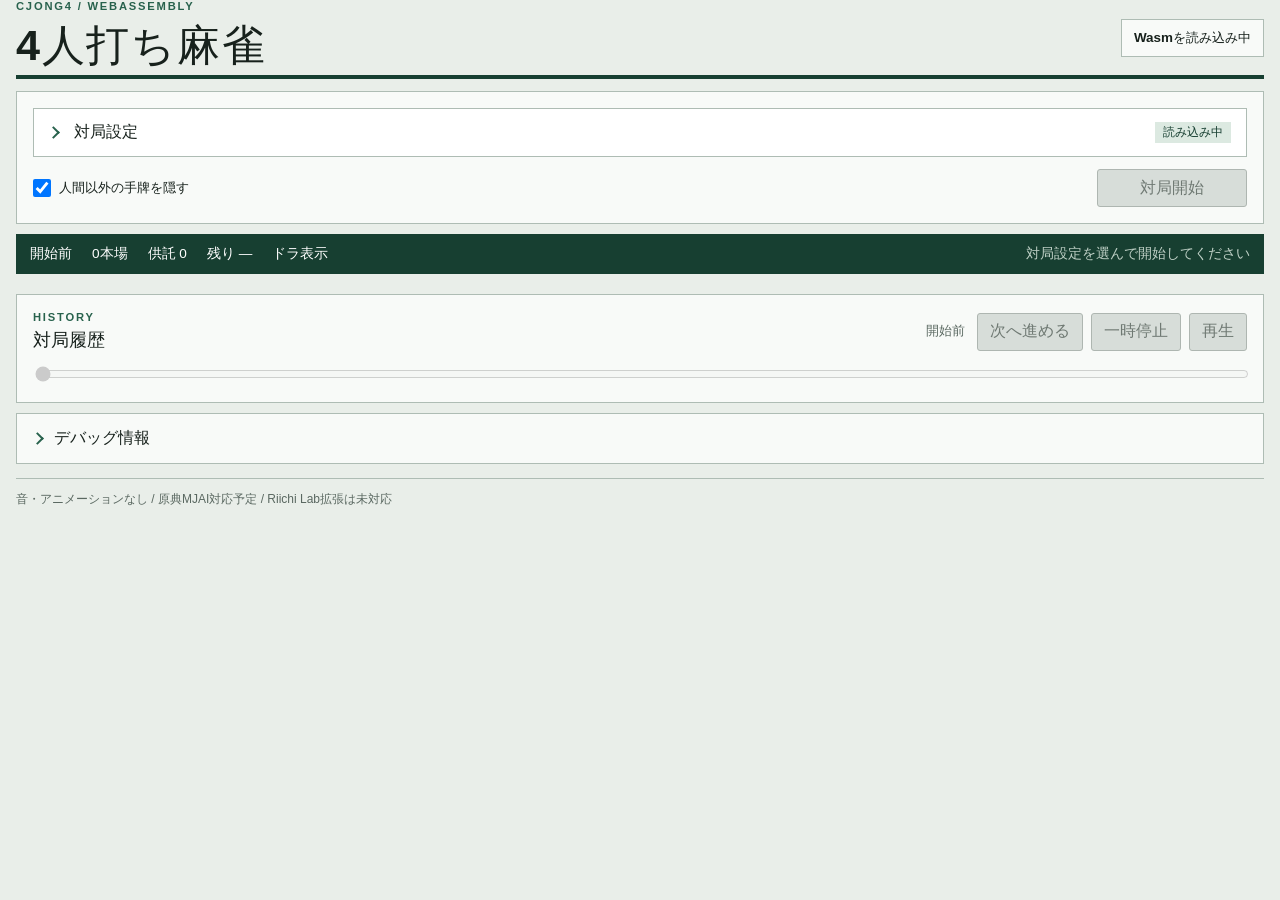
==== web/index.html @ 8eff2744 "feat: implement playable browser matches" ====
<!doctype html>
<html lang="ja">
  <head>
    <meta charset="utf-8">
    <meta name="viewport" content="width=device-width, initial-scale=1">
    <meta name="color-scheme" content="light">
    <title>cjong4-web</title>
    <meta name="description" content="ブラウザで動作する4人打ち麻雀と視覚的デバッグ環境">
    <link rel="stylesheet" href="./styles.css?v=12">
  </head>
  <body>
    <header class="app-header">
      <div>
        <p class="eyebrow">cjong4 / WebAssembly</p>
        <h1>4人打ち麻雀</h1>
      </div>
      <div id="engine-status" class="status" data-state="loading" role="status">
        Wasmを読み込み中
      </div>
    </header>

    <main>
      <section class="control-panel" aria-labelledby="game-settings-title">
        <details class="rules-accordion">
          <summary>
            <span id="game-settings-title" class="rules-title">対局設定</span>
            <span id="rule-summary" class="rules-summary">読み込み中</span>
          </summary>
          <div class="rules-body">
            <label class="wall-setting" for="wall-mode">
              <span>
                <strong>山の設定</strong>
                <small>プリセットの構成は今後追加します。</small>
              </span>
              <select id="wall-mode">
                <option value="random" selected>ランダム</option>
                <option value="preset">プリセット（デバッグ用）</option>
              </select>
            </label>
            <div class="rules-toolbar">
              <p>各項目を個別に変更できます。</p>
              <button id="reset-rules" class="secondary-button" type="button" disabled>
                デフォルトに戻す
              </button>
            </div>
            <div id="rule-sections" class="rule-sections" aria-label="対局設定項目"></div>
          </div>
        </details>

        <div class="game-start-row">
          <label class="hand-visibility-setting" for="hide-opponent-hands">
            <input id="hide-opponent-hands" type="checkbox" checked>
            <span>人間以外の手牌を隠す</span>
          </label>
          <button id="start-game" type="button" disabled>対局開始</button>
        </div>
      </section>

      <section class="round-bar" aria-label="局情報">
        <strong id="round-name">開始前</strong>
        <span id="round-honba">0本場</span>
        <span id="round-riichi">供託 0</span>
        <span id="round-remaining">残り —</span>
        <span class="round-dora">ドラ表示 <span id="dora-indicators" class="tiles"></span></span>
        <span id="round-note" class="round-note">対局設定を選んで開始してください</span>
      </section>

      <section id="action-panel" class="action-panel" aria-live="polite" hidden>
        <strong id="action-title">行動を選択</strong>
        <div id="action-buttons" class="action-buttons"></div>
      </section>

      <section id="players" class="players" aria-label="プレイヤー一覧"></section>

      <section class="timeline" aria-labelledby="timeline-title">
        <div class="section-heading compact">
          <div>
            <p class="eyebrow">History</p>
            <h2 id="timeline-title">対局履歴</h2>
          </div>
          <div class="history-actions" aria-label="対局履歴の操作">
            <output id="history-output" for="history-position">開始前</output>
            <button id="step-game" type="button" disabled>次へ進める</button>
            <button id="pause-game" type="button" disabled>一時停止</button>
            <button id="play-game" type="button" disabled>再生</button>
          </div>
        </div>
        <input id="history-position" type="range" min="0" max="0" value="0" disabled>
      </section>

      <details class="debug-panel">
        <summary>デバッグ情報</summary>
        <div class="debug-grid">
          <div><span>API version</span><strong id="api-version">—</strong></div>
          <div><span>Schema version</span><strong id="schema-version">—</strong></div>
          <div><span>Engine</span><strong id="engine-ready">—</strong></div>
        </div>
        <pre id="raw-bootstrap" aria-label="Wasm bootstrap JSON">Wasmを読み込み中</pre>
      </details>
    </main>

    <footer>
      音・アニメーションなし / 原典MJAI対応予定 / Riichi Lab拡張は未対応
    </footer>
    <script type="module" src="./app.js?v=12"></script>
  </body>
</html>
---- web/styles.css ----
:root {
  color: #17211c;
  background: #e9eee9;
  font-family: -apple-system, BlinkMacSystemFont, "Segoe UI", sans-serif;
  font-synthesis: none;
  --green-900: #173f31;
  --green-700: #28624d;
  --green-100: #dce9e1;
  --ink-soft: #5a6861;
  --line: #aebcb4;
  --paper: #f8faf8;
  --red: #a53a32;
}

* {
  box-sizing: border-box;
}

body {
  margin: 0;
  min-width: 320px;
}

button,
select,
input {
  font: inherit;
}

button,
select,
input[type="number"] {
  min-height: 38px;
  border: 1px solid var(--line);
  border-radius: 3px;
  background: #fff;
  color: inherit;
}

button {
  padding: 0 16px;
  border-color: var(--green-700);
  background: var(--green-700);
  color: #fff;
  font-weight: 700;
}

button:disabled {
  border-color: #aeb6b1;
  background: #d7ddd9;
  color: #6f7973;
}

.secondary-button {
  border-color: var(--green-700);
  background: #fff;
  color: var(--green-900);
}

.app-header,
main,
footer {
  width: min(1440px, calc(100% - 32px));
  margin-inline: auto;
}

.app-header {
  display: flex;
  align-items: center;
  justify-content: space-between;
  min-height: 104px;
  border-bottom: 4px solid var(--green-900);
}

h1,
h2,
p {
  margin: 0;
}

h1 {
  font-size: clamp(1.8rem, 4vw, 2.7rem);
  letter-spacing: 0.04em;
}

h2 {
  font-size: 1.15rem;
}

.eyebrow {
  margin-bottom: 4px;
  color: var(--green-700);
  font-size: 0.7rem;
  font-weight: 800;
  letter-spacing: 0.16em;
  text-transform: uppercase;
}

.status {
  padding: 9px 12px;
  border: 1px solid var(--line);
  background: var(--paper);
  font-size: 0.84rem;
  font-weight: 700;
}

.status[data-state="ready"] {
  border-color: var(--green-700);
  background: var(--green-100);
  color: var(--green-900);
}

.status[data-state="error"] {
  border-color: var(--red);
  color: var(--red);
}

main {
  padding-block: 20px 36px;
}

.control-panel,
.timeline,
.debug-panel {
  border: 1px solid var(--line);
  background: var(--paper);
}

.control-panel,
.timeline {
  padding: 16px;
}

.section-heading,
.player-header,
.player-identity,
.history-actions,
.round-bar,
.player-state,
.tile-row {
  display: flex;
  align-items: center;
}

.section-heading,
.player-header {
  justify-content: space-between;
  gap: 16px;
}

.game-start-row {
  display: flex;
  align-items: center;
  gap: 16px;
  justify-content: flex-end;
  margin-top: 12px;
}

.hand-visibility-setting {
  display: inline-flex;
  align-items: center;
  gap: 8px;
  margin-right: auto;
  font-size: 0.84rem;
  font-weight: 700;
}

.hand-visibility-setting input {
  width: 18px;
  height: 18px;
  margin: 0;
}

.game-start-row button {
  min-width: 150px;
}

.rules-accordion {
  margin-top: 0;
  border: 1px solid var(--line);
  background: #fff;
}

.rules-accordion > summary {
  display: flex;
  align-items: center;
  justify-content: space-between;
  gap: 16px;
  padding: 13px 15px;
  cursor: pointer;
  list-style: none;
}

.rules-accordion > summary::-webkit-details-marker,
.debug-panel > summary::-webkit-details-marker {
  display: none;
}

.rules-accordion > summary::before,
.debug-panel > summary::before {
  content: "";
  flex: 0 0 auto;
  width: 7px;
  height: 7px;
  border-right: 2px solid var(--green-700);
  border-bottom: 2px solid var(--green-700);
  transform: rotate(-45deg);
}

.rules-accordion[open] > summary::before,
.debug-panel[open] > summary::before {
  transform: rotate(45deg);
}

.rules-title {
  font-weight: 800;
}

.rules-summary {
  margin-left: auto;
  padding: 3px 8px;
  background: var(--green-100);
  color: var(--green-900);
  font-size: 0.72rem;
  font-weight: 700;
}

.rules-body {
  padding: 14px;
  border-top: 1px solid var(--line);
}

.wall-setting {
  display: flex;
  align-items: center;
  justify-content: space-between;
  gap: 16px;
  margin-bottom: 12px;
  padding: 12px;
  border: 1px solid #d3ddd7;
  background: var(--paper);
}

.wall-setting span {
  display: grid;
  gap: 3px;
}

.wall-setting strong {
  color: var(--green-900);
  font-size: 0.86rem;
}

.wall-setting small {
  color: var(--ink-soft);
  font-size: 0.72rem;
}

.wall-setting select {
  min-width: 230px;
  padding-inline: 8px;
}

.rules-toolbar {
  display: flex;
  align-items: center;
  justify-content: space-between;
  gap: 16px;
  margin-bottom: 12px;
}

.rules-toolbar p {
  color: var(--ink-soft);
  font-size: 0.8rem;
}

.rule-sections {
  display: grid;
  grid-template-columns: repeat(2, minmax(0, 1fr));
  gap: 10px;
}

.rule-group {
  padding: 12px;
  border: 1px solid #d3ddd7;
  background: var(--paper);
}

.rule-group h3 {
  margin: 0 0 10px;
  color: var(--green-900);
  font-size: 0.86rem;
}

.rule-grid {
  display: grid;
  grid-template-columns: repeat(2, minmax(0, 1fr));
  gap: 9px 12px;
}

.rule-control,
.player-header label {
  display: grid;
  gap: 5px;
  color: var(--ink-soft);
  font-size: 0.75rem;
  font-weight: 700;
}

.rule-control select,
.rule-control input[type="number"] {
  width: 100%;
  padding-inline: 8px;
}

.rule-check {
  display: flex;
  align-items: center;
  min-height: 38px;
  color: inherit;
}

.rule-check input {
  flex: 0 0 auto;
}

.rule-value {
  display: flex;
  align-items: center;
  gap: 6px;
  color: var(--ink-soft);
  font-size: 0.72rem;
}

.rule-value input {
  flex: 1 1 auto;
  min-width: 0;
}

.round-bar {
  flex-wrap: wrap;
  gap: 8px 20px;
  margin-block: 14px;
  padding: 11px 14px;
  background: var(--green-900);
  color: #fff;
  font-size: 0.85rem;
}

.round-note {
  margin-left: auto;
  color: #bfd0c6;
}

.round-dora {
  display: flex;
  align-items: center;
  gap: 6px;
}

.round-dora .tiles {
  flex-wrap: nowrap;
}

.round-dora .tile {
  width: 24px;
  height: 33px;
}

.action-panel {
  display: flex;
  align-items: center;
  gap: 16px;
  margin-bottom: 10px;
  padding: 5px 14px;
  border: 2px solid var(--green-700);
  background: #fff;
}

.action-panel[hidden] {
  display: none;
}

.action-panel strong {
  flex: 0 0 auto;
  color: var(--green-900);
}

.action-buttons {
  display: flex;
  flex-wrap: wrap;
  gap: 7px;
}

.action-buttons button {
  display: inline-flex;
  min-height: 54px;
  align-items: center;
  gap: 8px;
  padding: 4px 9px;
}

.action-choice-label {
  flex: 0 0 auto;
}

.action-choice-tiles {
  display: inline-flex;
  gap: 2px;
  pointer-events: none;
}

.action-choice-tiles .tile {
  width: 31px;
  height: 43px;
}

.players {
  display: grid;
  gap: 10px;
}

.player-panel {
  border: 1px solid var(--line);
  border-left: 5px solid var(--green-700);
  background: var(--paper);
}

.player-panel.current-player {
  border-left-color: var(--red);
  background: #fff;
}

.player-header {
  padding: 12px 14px 9px;
  border-bottom: 1px solid #d3ddd7;
}

.player-identity {
  gap: 11px;
}

.seat-wind {
  display: grid;
  width: 38px;
  height: 38px;
  place-items: center;
  background: var(--green-900);
  color: #fff;
  font-weight: 800;
}

.player-identity p {
  margin-top: 2px;
  color: var(--ink-soft);
  font-size: 0.78rem;
}

.player-controller {
  min-width: 180px;
  padding-inline: 8px;
}

.player-state {
  gap: 6px;
  padding: 7px 14px;
}

.player-state span {
  padding: 3px 7px;
  background: var(--green-100);
  color: var(--green-900);
  font-size: 0.68rem;
  font-weight: 700;
}

.tile-row {
  align-items: flex-start;
  min-height: 58px;
  padding: 5px 14px 9px;
}

.row-label {
  flex: 0 0 54px;
  padding-top: 10px;
  color: var(--ink-soft);
  font-size: 0.72rem;
  font-weight: 700;
}

.tiles {
  display: flex;
  flex-wrap: wrap;
  align-items: flex-start;
  gap: 3px;
}

.melds {
  margin-left: auto;
  padding-left: 10px;
  border-left: 1px solid #d3ddd7;
}

.melds:empty {
  display: none;
}

.meld-break {
  width: 5px;
}

.tile {
  display: inline-flex;
  width: 36px;
  height: 50px;
  padding: 0;
  border: 0;
  border-radius: 0;
  background: transparent;
}

.tile svg {
  width: 100%;
  height: 100%;
  pointer-events: none;
}

.tile.selectable {
  cursor: pointer;
  outline: 2px solid var(--green-700);
  outline-offset: 1px;
}

.tile.inactive {
  opacity: 0.55;
}

.tile.riichi-discard {
  outline: 2px solid var(--red);
  outline-offset: 1px;
}

.tile.selectable:focus-visible {
  outline: 3px solid var(--green-700);
  outline-offset: 2px;
}

.timeline {
  margin-top: 14px;
}

.section-heading.compact output {
  color: var(--ink-soft);
  font-size: 0.8rem;
}

.history-actions {
  justify-content: flex-end;
  gap: 8px;
}

.history-actions output {
  min-width: 54px;
  margin-right: 4px;
  text-align: right;
}

.history-actions button {
  padding-inline: 12px;
}

.timeline input {
  width: 100%;
  margin-top: 14px;
}

.debug-panel {
  margin-top: 14px;
}

.debug-panel summary {
  display: flex;
  align-items: center;
  gap: 12px;
  padding: 14px 16px;
  cursor: pointer;
  list-style: none;
  font-weight: 800;
}

.debug-grid {
  display: grid;
  grid-template-columns: repeat(3, 1fr);
  border-top: 1px solid var(--line);
  border-bottom: 1px solid var(--line);
}

.debug-grid div {
  display: grid;
  gap: 3px;
  padding: 12px 16px;
  border-right: 1px solid var(--line);
}

.debug-grid div:last-child {
  border-right: 0;
}

.debug-grid span {
  color: var(--ink-soft);
  font-size: 0.72rem;
}

pre {
  margin: 0;
  padding: 16px;
  overflow: auto;
  background: #202923;
  color: #dce9e1;
  font: 0.78rem/1.5 ui-monospace, SFMono-Regular, Menlo, monospace;
}

footer {
  padding: 18px 0 28px;
  border-top: 1px solid var(--line);
  color: var(--ink-soft);
  font-size: 0.75rem;
}

@media (min-width: 1100px) {
  .app-header {
    min-height: 76px;
  }

  main {
    padding-block: 12px 14px;
  }

  footer {
    padding-block: 12px 18px;
  }

  .players {
    gap: 6px;
  }

  .player-panel {
    display: grid;
    grid-template-columns: minmax(330px, 0.75fr) minmax(150px, 0.35fr) minmax(620px, 2fr);
    grid-template-rows: repeat(2, 52px);
  }

  .player-header {
    grid-row: 1 / 3;
    padding: 8px 12px;
    border-right: 1px solid #d3ddd7;
    border-bottom: 0;
  }

  .seat-wind {
    width: 34px;
    height: 34px;
  }

  .player-controller {
    min-width: 150px;
  }

  .player-state {
    grid-row: 1 / 3;
    align-items: stretch;
    justify-content: center;
    flex-direction: column;
    padding: 7px 10px;
    border-right: 1px solid #d3ddd7;
  }

  .player-state span {
    padding-block: 2px;
    text-align: center;
  }

  .tile-row {
    min-height: 0;
    padding: 1px 10px;
    align-items: center;
  }

  .row-label {
    flex-basis: 48px;
    padding-top: 0;
  }

  .tile {
    width: 36px;
    height: 50px;
  }

  .round-bar {
    margin-block: 10px;
  }

  .timeline,
  .debug-panel {
    margin-top: 10px;
  }
}

@media (max-width: 900px) {
  .rule-sections {
    grid-template-columns: 1fr;
  }

  .section-heading {
    align-items: flex-start;
    flex-direction: column;
  }
}

@media (max-width: 600px) {
  .app-header,
  main,
  footer {
    width: min(100% - 20px, 1440px);
  }

  .app-header,
  .player-header {
    align-items: stretch;
    flex-direction: column;
  }

  .app-header {
    justify-content: center;
    gap: 10px;
    padding-block: 16px;
  }

  .rules-toolbar {
    align-items: stretch;
    flex-direction: column;
  }

  .wall-setting {
    align-items: stretch;
    flex-direction: column;
  }

  .wall-setting select {
    width: 100%;
    min-width: 0;
  }

  .rules-toolbar button {
    width: 100%;
  }

  .rule-grid {
    grid-template-columns: 1fr;
  }

  .game-start-row button {
    width: 100%;
  }

  .game-start-row {
    align-items: stretch;
    flex-direction: column;
  }

  .history-actions {
    display: grid;
    width: 100%;
    grid-template-columns: repeat(3, 1fr);
  }

  .history-actions output {
    grid-column: 1 / -1;
    margin-right: 0;
    text-align: left;
  }

  .history-actions button {
    padding-inline: 6px;
    font-size: 0.75rem;
  }

  .action-panel {
    align-items: stretch;
    flex-direction: column;
  }

  .round-note {
    width: 100%;
    margin-left: 0;
  }

  .player-controller {
    width: 100%;
  }

  .tile-row {
    display: grid;
  }

  .row-label {
    padding-top: 0;
  }

  .tile {
    width: 31px;
    height: 43px;
  }

  .debug-grid {
    grid-template-columns: 1fr;
  }

  .debug-grid div {
    border-right: 0;
    border-bottom: 1px solid var(--line);
  }
}
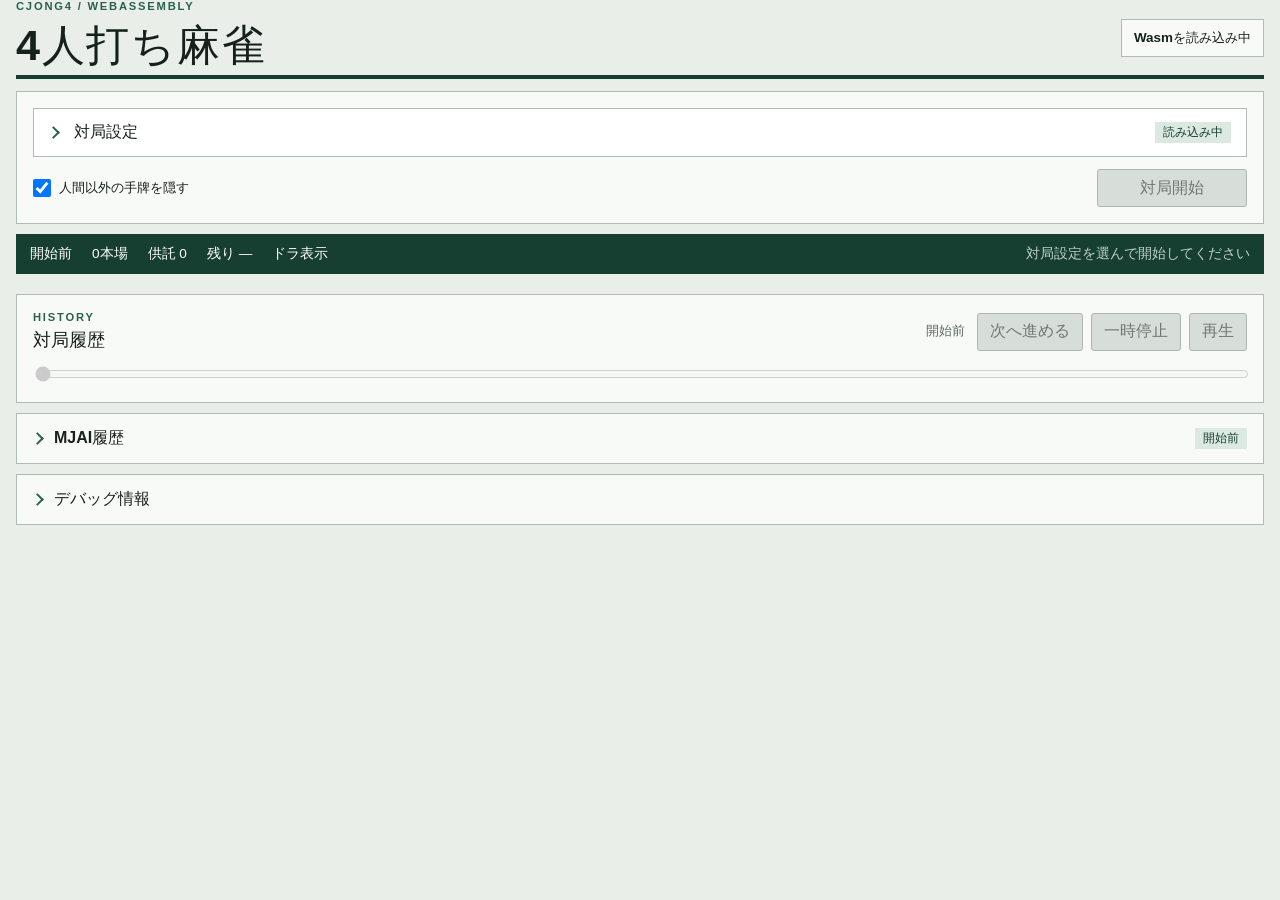
==== commit 6481cf7a: "feat: add reproducible MJAI match history" ====
--- a/web/index.html
+++ b/web/index.html
@@ -6,7 +6,7 @@
     <meta name="color-scheme" content="light">
     <title>cjong4-web</title>
     <meta name="description" content="ブラウザで動作する4人打ち麻雀と視覚的デバッグ環境">
-    <link rel="stylesheet" href="./styles.css?v=12">
+    <link rel="stylesheet" href="./styles.css?v=17">
   </head>
   <body>
     <header class="app-header">
@@ -27,16 +27,27 @@
             <span id="rule-summary" class="rules-summary">読み込み中</span>
           </summary>
           <div class="rules-body">
-            <label class="wall-setting" for="wall-mode">
-              <span>
-                <strong>山の設定</strong>
-                <small>プリセットの構成は今後追加します。</small>
-              </span>
-              <select id="wall-mode">
-                <option value="random" selected>ランダム</option>
-                <option value="preset">プリセット（デバッグ用）</option>
-              </select>
-            </label>
+            <div class="wall-settings">
+              <label class="wall-setting" for="wall-mode">
+                <span>
+                  <strong>山の設定</strong>
+                </span>
+                <select id="wall-mode">
+                  <option value="random" selected>ランダム</option>
+                  <option value="preset">プリセット（デバッグ用）</option>
+                </select>
+              </label>
+              <div class="seed-setting">
+                <label for="wall-seed">
+                  <strong>山のシード</strong>
+                  <small>同じ設定とシードで山を再現できます。</small>
+                </label>
+                <div class="seed-input-row">
+                  <input id="wall-seed" type="number" min="1" max="4294967295" step="1" inputmode="numeric">
+                  <button id="regenerate-seed" class="secondary-button" type="button">再生成</button>
+                </div>
+              </div>
+            </div>
             <div class="rules-toolbar">
               <p>各項目を個別に変更できます。</p>
               <button id="reset-rules" class="secondary-button" type="button" disabled>
@@ -70,6 +81,28 @@
         <div id="action-buttons" class="action-buttons"></div>
       </section>
 
+      <div id="settlement-layer" class="settlement-layer" hidden>
+        <section class="settlement-panel" role="dialog" aria-modal="true" aria-labelledby="settlement-title">
+          <header class="settlement-header">
+            <div>
+              <p class="eyebrow">Round result</p>
+              <h2 id="settlement-title">局終了</h2>
+              <p id="settlement-summary" class="settlement-summary"></p>
+            </div>
+            <button id="settlement-close" class="secondary-button" type="button">閉じる</button>
+          </header>
+          <div id="settlement-winners" class="settlement-winners"></div>
+          <div>
+            <h3 class="settlement-score-title">点数移動</h3>
+            <div id="settlement-score-changes" class="settlement-score-changes"></div>
+            <p class="settlement-note">本場・供託を含む清算後の点数です。</p>
+          </div>
+          <div class="settlement-actions">
+            <button id="settlement-next" type="button">次へ進める</button>
+          </div>
+        </section>
+      </div>
+
       <section id="players" class="players" aria-label="プレイヤー一覧"></section>
 
       <section class="timeline" aria-labelledby="timeline-title">
@@ -88,6 +121,20 @@
         <input id="history-position" type="range" min="0" max="0" value="0" disabled>
       </section>
 
+      <details class="mjai-panel">
+        <summary>
+          <span>MJAI履歴</span>
+          <span id="mjai-event-count" class="rules-summary">開始前</span>
+        </summary>
+        <div class="mjai-toolbar">
+          <p>1行1JSON（JSON Lines）で出力します。</p>
+          <span id="mjai-copy-status" role="status"></span>
+          <button id="copy-mjai" class="secondary-button" type="button" disabled>コピー</button>
+          <button id="download-mjai" class="secondary-button" type="button" disabled>保存</button>
+        </div>
+        <pre id="mjai-history" aria-label="MJAI JSON Lines">対局開始後に履歴を表示します</pre>
+      </details>
+
       <details class="debug-panel">
         <summary>デバッグ情報</summary>
         <div class="debug-grid">
@@ -99,9 +146,6 @@
       </details>
     </main>
 
-    <footer>
-      音・アニメーションなし / 原典MJAI対応予定 / Riichi Lab拡張は未対応
-    </footer>
-    <script type="module" src="./app.js?v=12"></script>
+    <script type="module" src="./app.js?v=17"></script>
   </body>
 </html>
--- a/web/styles.css
+++ b/web/styles.css
@@ -58,8 +58,7 @@
 }
 
 .app-header,
-main,
-footer {
+main {
   width: min(1440px, calc(100% - 32px));
   margin-inline: auto;
 }
@@ -121,6 +120,7 @@
 
 .control-panel,
 .timeline,
+.mjai-panel,
 .debug-panel {
   border: 1px solid var(--line);
   background: var(--paper);
@@ -192,11 +192,13 @@
 }
 
 .rules-accordion > summary::-webkit-details-marker,
+.mjai-panel > summary::-webkit-details-marker,
 .debug-panel > summary::-webkit-details-marker {
   display: none;
 }
 
 .rules-accordion > summary::before,
+.mjai-panel > summary::before,
 .debug-panel > summary::before {
   content: "";
   flex: 0 0 auto;
@@ -208,6 +210,7 @@
 }
 
 .rules-accordion[open] > summary::before,
+.mjai-panel[open] > summary::before,
 .debug-panel[open] > summary::before {
   transform: rotate(45deg);
 }
@@ -228,6 +231,43 @@
 .rules-body {
   padding: 14px;
   border-top: 1px solid var(--line);
+}
+
+.wall-settings {
+  display: grid;
+  grid-template-columns: repeat(2, minmax(0, 1fr));
+  gap: 12px;
+}
+
+.wall-settings .wall-setting {
+  margin-bottom: 0;
+}
+
+.seed-setting {
+  display: flex;
+  align-items: center;
+  justify-content: space-between;
+  gap: 16px;
+  padding: 12px;
+  border: 1px solid var(--line);
+}
+
+.seed-setting label {
+  display: grid;
+  gap: 3px;
+}
+
+.seed-setting small {
+  color: var(--ink-soft);
+}
+
+.seed-input-row {
+  display: flex;
+  gap: 8px;
+}
+
+.seed-input-row input {
+  width: 150px;
 }
 
 .wall-setting {
@@ -415,6 +455,124 @@
   height: 43px;
 }
 
+.settlement-layer {
+  position: fixed;
+  z-index: 20;
+  inset: 0;
+  display: grid;
+  padding: 20px;
+  place-items: center;
+  background: rgb(23 33 28 / 72%);
+}
+
+.settlement-layer[hidden] {
+  display: none;
+}
+
+.settlement-panel {
+  width: min(780px, 100%);
+  max-height: calc(100vh - 40px);
+  overflow: auto;
+  padding: 20px;
+  border: 3px solid var(--green-900);
+  background: #fff;
+}
+
+.settlement-header,
+.settlement-winner-heading,
+.settlement-actions {
+  display: flex;
+  align-items: center;
+  justify-content: space-between;
+  gap: 16px;
+}
+
+.settlement-header h2,
+.settlement-winner h3,
+.settlement-score-title {
+  margin: 0;
+}
+
+.settlement-summary,
+.settlement-winner p,
+.settlement-note {
+  margin: 3px 0 0;
+  color: var(--ink-soft);
+}
+
+.settlement-winners {
+  display: grid;
+  grid-template-columns: repeat(2, minmax(0, 1fr));
+  gap: 10px;
+  margin-top: 16px;
+}
+
+.settlement-winner {
+  padding: 12px;
+  border: 1px solid var(--line);
+  background: var(--paper);
+}
+
+.settlement-winner-heading .tile {
+  width: 34px;
+  height: 47px;
+}
+
+.settlement-payment {
+  display: block;
+  margin-top: 8px;
+  color: var(--red);
+  font-size: 1.15rem;
+}
+
+.settlement-yaku {
+  display: flex;
+  flex-wrap: wrap;
+  gap: 5px;
+  margin-top: 8px;
+}
+
+.settlement-yaku span {
+  padding: 3px 7px;
+  background: var(--green-100);
+  color: var(--green-900);
+  font-size: 0.76rem;
+  font-weight: 700;
+}
+
+.settlement-score-title {
+  margin-top: 16px;
+  font-size: 0.92rem;
+}
+
+.settlement-score-changes {
+  display: grid;
+  grid-template-columns: repeat(4, minmax(0, 1fr));
+  gap: 7px;
+  margin-top: 7px;
+}
+
+.settlement-score-changes div {
+  display: grid;
+  gap: 2px;
+  padding: 7px 9px;
+  border: 1px solid var(--line);
+}
+
+.settlement-score-changes span,
+.settlement-note {
+  font-size: 0.72rem;
+}
+
+.settlement-score-changes strong {
+  font-size: 0.78rem;
+}
+
+.settlement-actions {
+  justify-content: flex-end;
+  margin-top: 14px;
+}
+
 .players {
   display: grid;
   gap: 10px;
@@ -574,10 +732,12 @@
   margin-top: 14px;
 }
 
+.mjai-panel,
 .debug-panel {
   margin-top: 14px;
 }
 
+.mjai-panel summary,
 .debug-panel summary {
   display: flex;
   align-items: center;
@@ -586,6 +746,34 @@
   cursor: pointer;
   list-style: none;
   font-weight: 800;
+}
+
+.mjai-panel summary .rules-summary {
+  margin-left: auto;
+}
+
+.mjai-toolbar {
+  display: flex;
+  align-items: center;
+  gap: 8px;
+  padding: 10px 16px;
+  border-top: 1px solid var(--line);
+  border-bottom: 1px solid var(--line);
+}
+
+.mjai-toolbar p {
+  margin: 0 auto 0 0;
+  color: var(--ink-soft);
+  font-size: 0.78rem;
+}
+
+#mjai-copy-status {
+  color: var(--green-700);
+  font-size: 0.75rem;
+}
+
+#mjai-history {
+  max-height: 320px;
 }
 
 .debug-grid {
@@ -620,13 +808,6 @@
   font: 0.78rem/1.5 ui-monospace, SFMono-Regular, Menlo, monospace;
 }
 
-footer {
-  padding: 18px 0 28px;
-  border-top: 1px solid var(--line);
-  color: var(--ink-soft);
-  font-size: 0.75rem;
-}
-
 @media (min-width: 1100px) {
   .app-header {
     min-height: 76px;
@@ -634,10 +815,6 @@
 
   main {
     padding-block: 12px 14px;
-  }
-
-  footer {
-    padding-block: 12px 18px;
   }
 
   .players {
@@ -701,12 +878,17 @@
   }
 
   .timeline,
+  .mjai-panel,
   .debug-panel {
     margin-top: 10px;
   }
 }
 
 @media (max-width: 900px) {
+  .wall-settings {
+    grid-template-columns: 1fr;
+  }
+
   .rule-sections {
     grid-template-columns: 1fr;
   }
@@ -719,8 +901,7 @@
 
 @media (max-width: 600px) {
   .app-header,
-  main,
-  footer {
+  main {
     width: min(100% - 20px, 1440px);
   }
 
@@ -746,6 +927,17 @@
     flex-direction: column;
   }
 
+  .seed-setting,
+  .mjai-toolbar {
+    align-items: stretch;
+    flex-direction: column;
+  }
+
+  .seed-input-row input {
+    min-width: 0;
+    width: 100%;
+  }
+
   .wall-setting select {
     width: 100%;
     min-width: 0;
@@ -766,6 +958,20 @@
   .game-start-row {
     align-items: stretch;
     flex-direction: column;
+  }
+
+  .settlement-panel {
+    padding: 14px;
+  }
+
+  .settlement-header {
+    align-items: stretch;
+    flex-direction: column;
+  }
+
+  .settlement-winners,
+  .settlement-score-changes {
+    grid-template-columns: 1fr;
   }
 
   .history-actions {
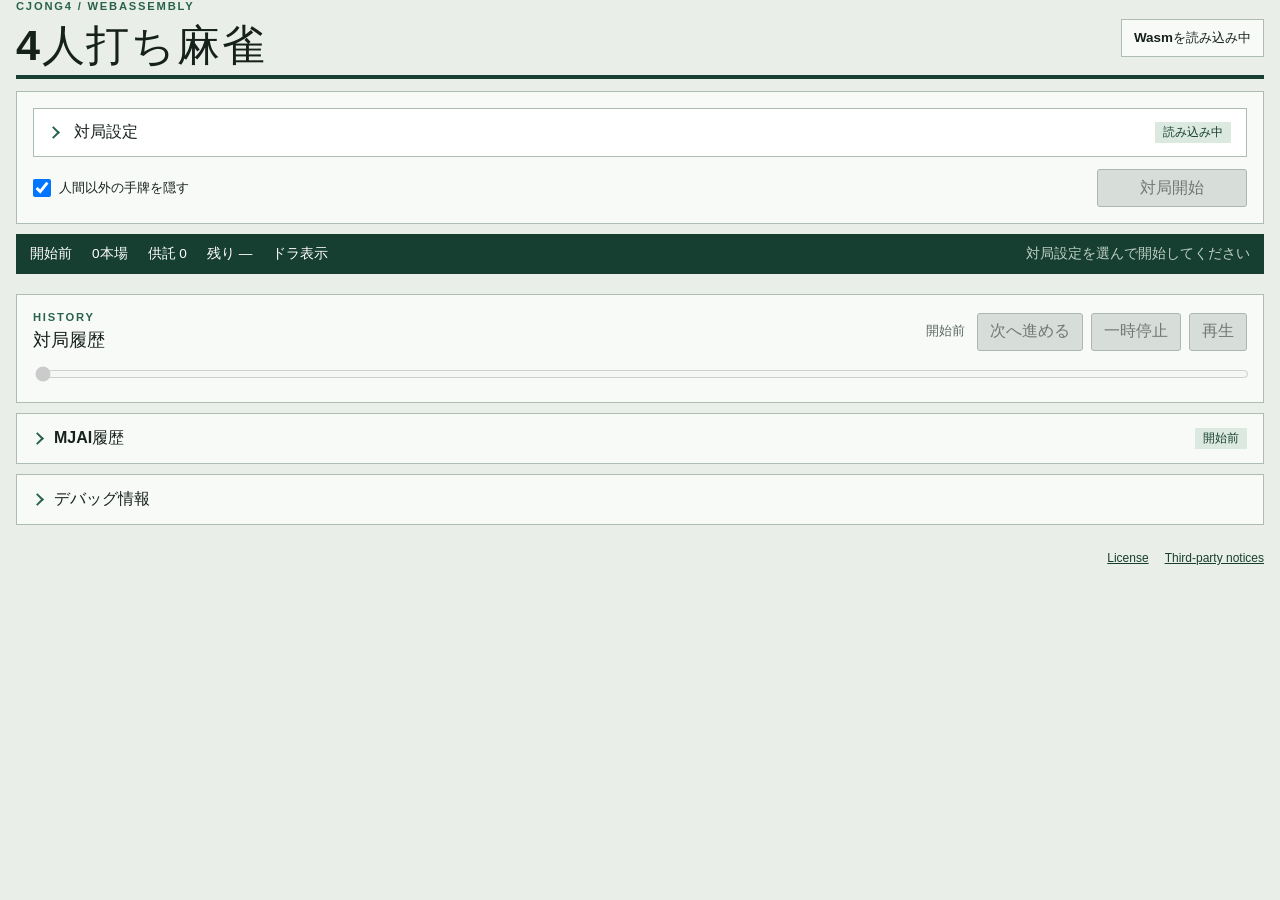
==== commit 28955d39: "chore: prepare v0.9 release" ====
--- a/web/index.html
+++ b/web/index.html
@@ -6,7 +6,7 @@
     <meta name="color-scheme" content="light">
     <title>cjong4-web</title>
     <meta name="description" content="ブラウザで動作する4人打ち麻雀と視覚的デバッグ環境">
-    <link rel="stylesheet" href="./styles.css?v=17">
+    <link rel="stylesheet" href="./styles.css?v=@CJ4_WEB_ASSET_VERSION@">
   </head>
   <body>
     <header class="app-header">
@@ -146,6 +146,11 @@
       </details>
     </main>
 
-    <script type="module" src="./app.js?v=17"></script>
+    <footer class="site-footer">
+      <a href="./LICENSE.txt">License</a>
+      <a href="./THIRD_PARTY_NOTICES.txt">Third-party notices</a>
+    </footer>
+
+    <script type="module" src="./app.js?v=@CJ4_WEB_ASSET_VERSION@"></script>
   </body>
 </html>
--- a/web/styles.css
+++ b/web/styles.css
@@ -58,7 +58,8 @@
 }
 
 .app-header,
-main {
+main,
+.site-footer {
   width: min(1440px, calc(100% - 32px));
   margin-inline: auto;
 }
@@ -80,6 +81,18 @@
 h1 {
   font-size: clamp(1.8rem, 4vw, 2.7rem);
   letter-spacing: 0.04em;
+}
+
+.site-footer {
+  display: flex;
+  justify-content: flex-end;
+  gap: 16px;
+  padding-block: 12px 24px;
+  font-size: 0.75rem;
+}
+
+.site-footer a {
+  color: var(--green-900);
 }
 
 h2 {
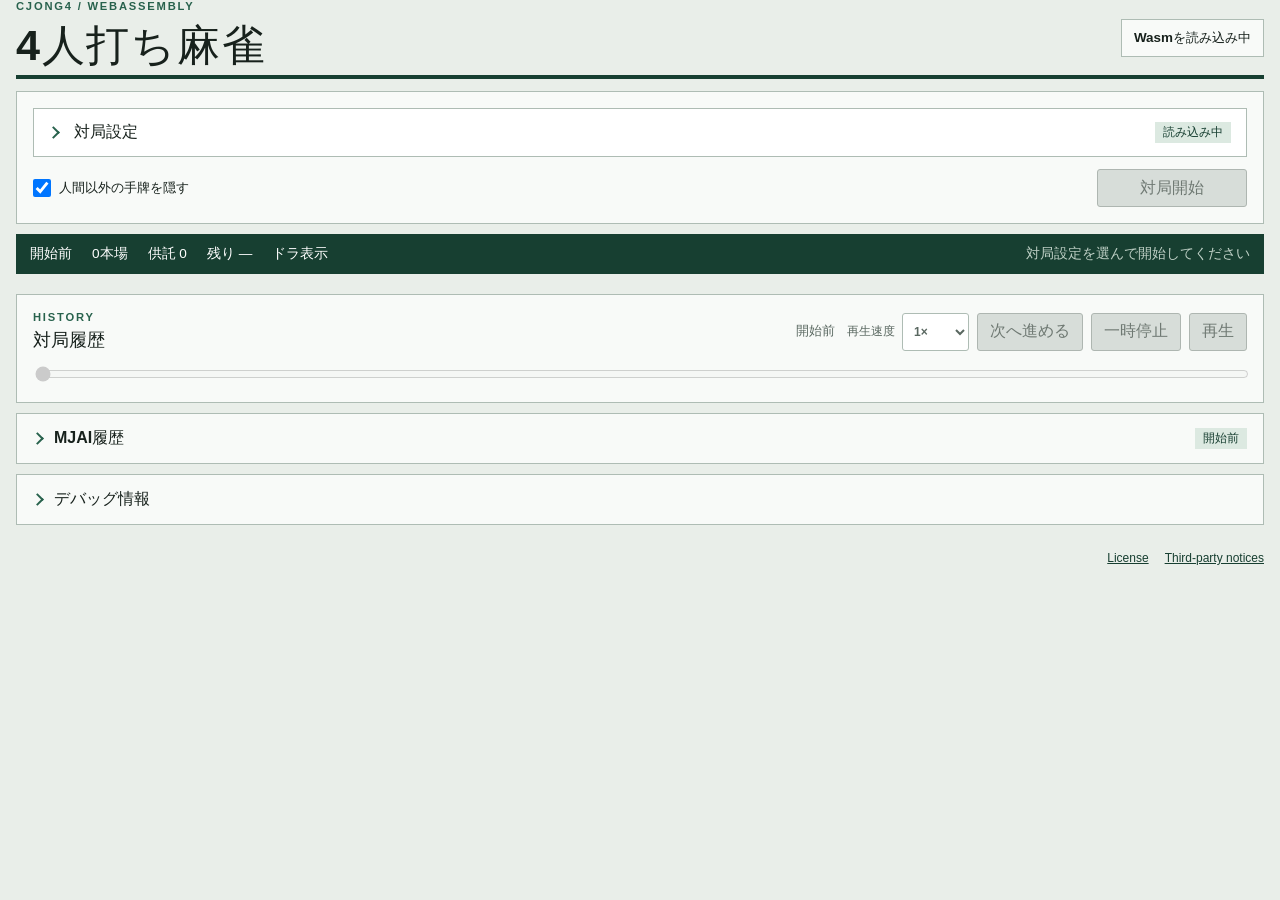
==== commit b5c31000: "feat: add v0.9.2 gameplay display improvements" ====
--- a/web/index.html
+++ b/web/index.html
@@ -33,8 +33,9 @@
                   <strong>山の設定</strong>
                 </span>
                 <select id="wall-mode">
-                  <option value="random" selected>ランダム</option>
-                  <option value="preset">プリセット（デバッグ用）</option>
+                  <option value="0" selected>ランダム</option>
+                  <option value="1">物理牌ID順（デバッグ用）</option>
+                  <option value="2">プリセット1：役満4人テンパイ（北）</option>
                 </select>
               </label>
               <div class="seed-setting">
@@ -113,6 +114,15 @@
           </div>
           <div class="history-actions" aria-label="対局履歴の操作">
             <output id="history-output" for="history-position">開始前</output>
+            <label class="playback-speed" for="playback-speed">
+              <span>再生速度</span>
+              <select id="playback-speed">
+                <option value="0.25">0.25×</option>
+                <option value="0.5">0.5×</option>
+                <option value="1" selected>1×</option>
+                <option value="2">2×</option>
+              </select>
+            </label>
             <button id="step-game" type="button" disabled>次へ進める</button>
             <button id="pause-game" type="button" disabled>一時停止</button>
             <button id="play-game" type="button" disabled>再生</button>
--- a/web/styles.css
+++ b/web/styles.css
@@ -553,6 +553,37 @@
   font-weight: 700;
 }
 
+.settlement-indicators {
+  display: grid;
+  gap: 7px;
+  margin-top: 10px;
+  padding-top: 10px;
+  border-top: 1px solid #d3ddd7;
+}
+
+.settlement-indicator-row {
+  display: flex;
+  min-height: 33px;
+  align-items: center;
+  gap: 10px;
+}
+
+.settlement-indicator-row > span {
+  flex: 0 0 76px;
+  color: var(--ink-soft);
+  font-size: 0.72rem;
+  font-weight: 700;
+}
+
+.settlement-indicator-row .tiles {
+  color: var(--ink-soft);
+}
+
+.settlement-indicator-row .tile {
+  width: 24px;
+  height: 33px;
+}
+
 .settlement-score-title {
   margin-top: 16px;
   font-size: 0.92rem;
@@ -657,6 +688,22 @@
   color: var(--ink-soft);
   font-size: 0.72rem;
   font-weight: 700;
+}
+
+.hand-area {
+  display: flex;
+  min-width: 0;
+  align-items: flex-start;
+  flex-wrap: wrap;
+}
+
+.drawn-tile {
+  flex-wrap: nowrap;
+  margin-left: 14px;
+}
+
+.drawn-tile:empty {
+  display: none;
 }
 
 .tiles {
@@ -736,6 +783,20 @@
   text-align: right;
 }
 
+.playback-speed {
+  display: inline-flex;
+  align-items: center;
+  gap: 7px;
+  color: var(--ink-soft);
+  font-size: 0.75rem;
+  font-weight: 700;
+}
+
+.playback-speed select {
+  min-height: 38px;
+  padding-inline: 7px;
+}
+
 .history-actions button {
   padding-inline: 12px;
 }
@@ -994,9 +1055,14 @@
   }
 
   .history-actions output {
-    grid-column: 1 / -1;
+    grid-column: 1;
     margin-right: 0;
     text-align: left;
+  }
+
+  .playback-speed {
+    grid-column: 2 / -1;
+    justify-content: flex-end;
   }
 
   .history-actions button {
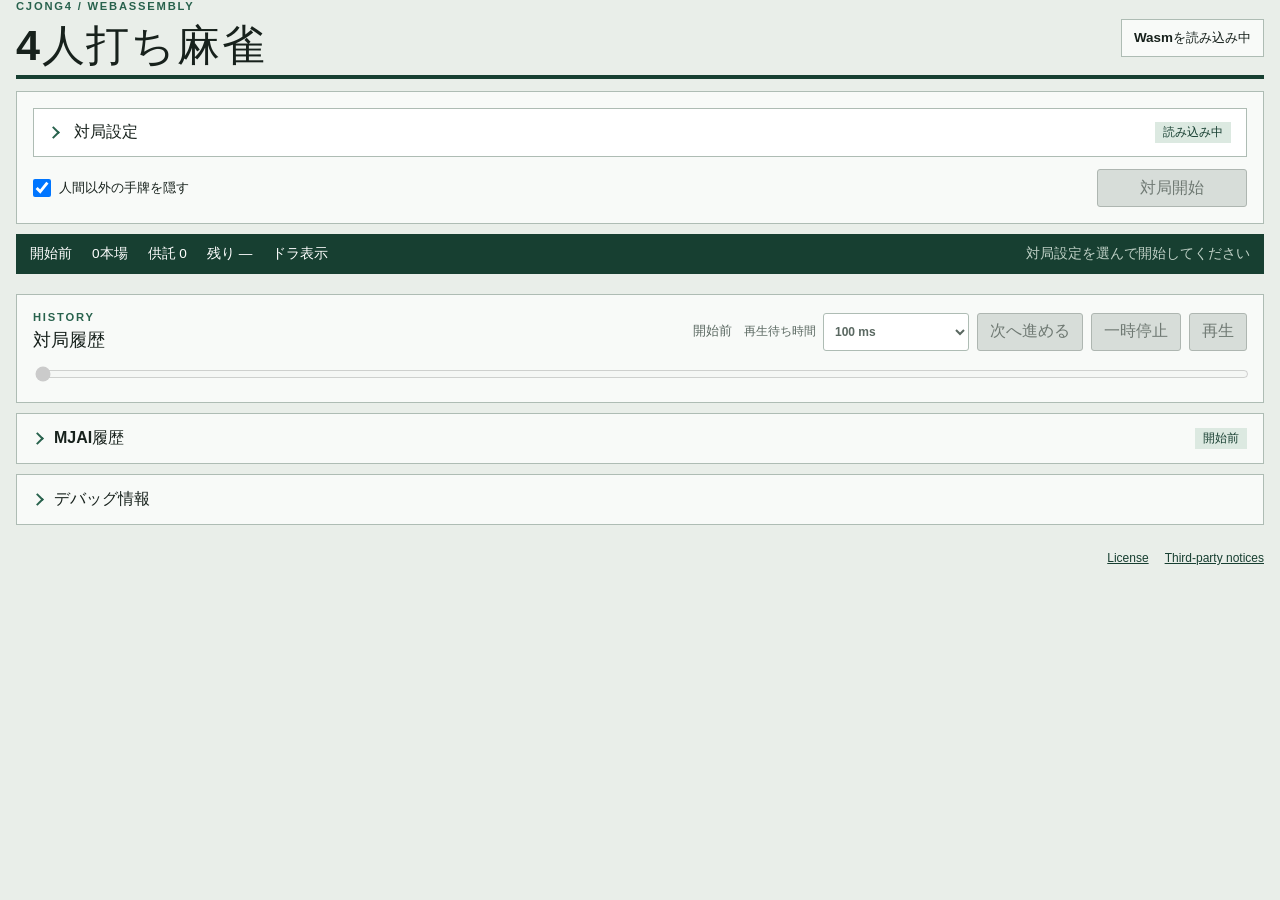
==== commit 87f8d551: "Release cjong4-web v0.9.3" ====
--- a/web/index.html
+++ b/web/index.html
@@ -114,13 +114,15 @@
           </div>
           <div class="history-actions" aria-label="対局履歴の操作">
             <output id="history-output" for="history-position">開始前</output>
-            <label class="playback-speed" for="playback-speed">
-              <span>再生速度</span>
-              <select id="playback-speed">
-                <option value="0.25">0.25×</option>
-                <option value="0.5">0.5×</option>
-                <option value="1" selected>1×</option>
-                <option value="2">2×</option>
+            <label class="playback-wait" for="playback-wait">
+              <span>再生待ち時間</span>
+              <select id="playback-wait">
+                <option value="0">nowait（待ちなし）</option>
+                <option value="50">50 ms</option>
+                <option value="100" selected>100 ms</option>
+                <option value="250">250 ms</option>
+                <option value="500">500 ms</option>
+                <option value="1000">1000 ms</option>
               </select>
             </label>
             <button id="step-game" type="button" disabled>次へ進める</button>
--- a/web/styles.css
+++ b/web/styles.css
@@ -783,7 +783,7 @@
   text-align: right;
 }
 
-.playback-speed {
+.playback-wait {
   display: inline-flex;
   align-items: center;
   gap: 7px;
@@ -792,7 +792,7 @@
   font-weight: 700;
 }
 
-.playback-speed select {
+.playback-wait select {
   min-height: 38px;
   padding-inline: 7px;
 }
@@ -1060,7 +1060,7 @@
     text-align: left;
   }
 
-  .playback-speed {
+  .playback-wait {
     grid-column: 2 / -1;
     justify-content: flex-end;
   }
